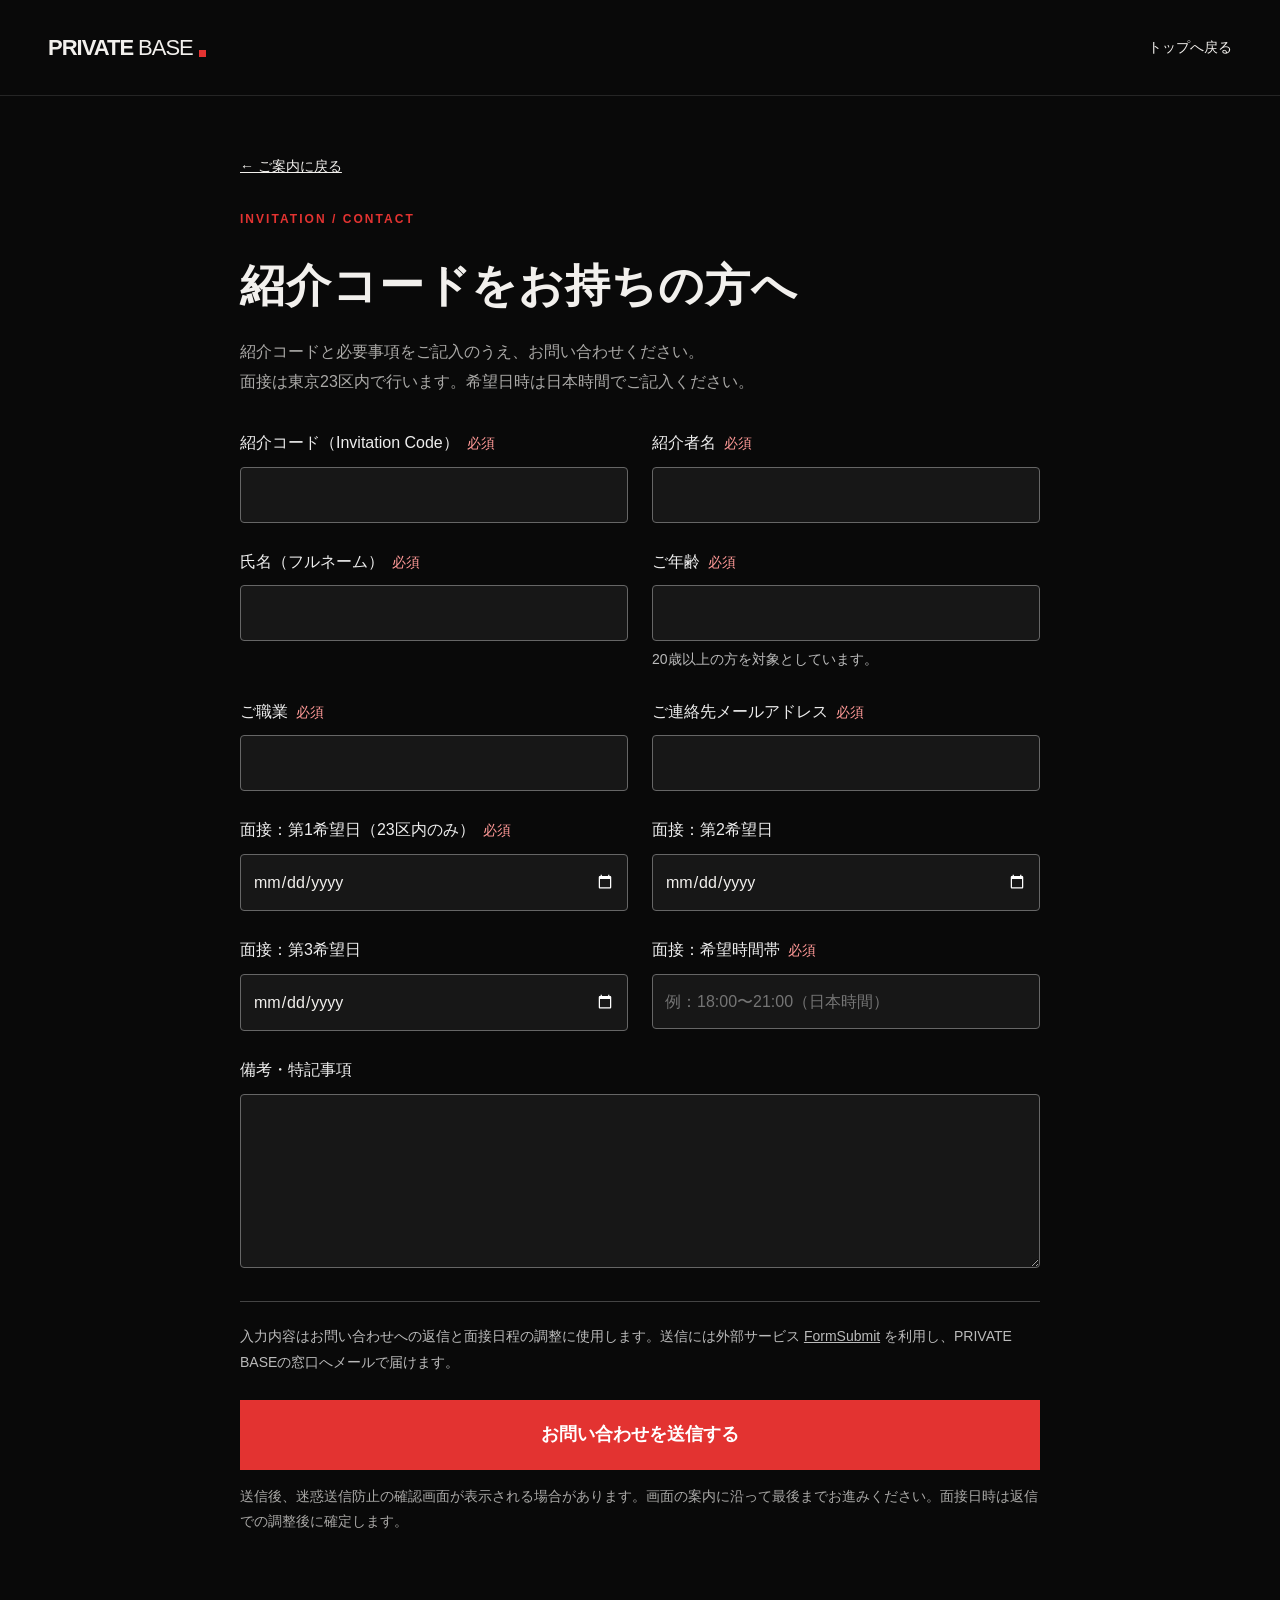
==== contact.html @ f55e1a67 "Add files via upload" ====
<!doctype html><html lang="ja"><head><meta charset="UTF-8"><meta name="viewport" content="width=device-width,initial-scale=1"><meta name="robots" content="noindex,nofollow"><title>お問い合わせ | PRIVATE BASE</title><link rel="stylesheet" href="style.css"><link rel="stylesheet" href="contact.css"></head><body><header class="header contact-header"><a class="brand" href="index.html">PRIVATE<span>BASE</span><i></i></a><a href="index.html">トップへ戻る</a></header><main class="contact-wrap"><a class="return-link" href="index.html#entry">← ご案内に戻る</a><p class="eyebrow">INVITATION / CONTACT</p><h1>紹介コードをお持ちの方へ</h1><p class="contact-intro">紹介コードと必要事項をご記入のうえ、お問い合わせください。<br>面接は東京23区内で行います。希望日時は日本時間でご記入ください。</p><form class="contact-form" action="https://formsubmit.co/yukoyuko5577gogo@gmail.com" method="POST"><input type="hidden" name="_subject" value="【PRIVATE BASE】紹介コードからのお問い合わせ"><input type="hidden" name="_template" value="table"><input type="hidden" name="_next" value="https://xprivatebase.github.io/thanks.html"><div class="field"><label for="code">紹介コード（Invitation Code）<span class="required">必須</span></label><input id="code" name="紹介コード" type="text" required maxlength="150"></div><div class="field"><label for="referrer">紹介者名<span class="required">必須</span></label><input id="referrer" name="紹介者名" type="text" required maxlength="150"></div><div class="field"><label for="name">氏名（フルネーム）<span class="required">必須</span></label><input id="name" name="氏名" type="text" required autocomplete="name" maxlength="150"></div><div class="field"><label for="age">ご年齢<span class="required">必須</span></label><input id="age" name="ご年齢" type="number" required min="20" max="120" step="1"><small>20歳以上の方を対象としています。</small></div><div class="field"><label for="job">ご職業<span class="required">必須</span></label><input id="job" name="ご職業" type="text" required autocomplete="organization-title" maxlength="150"></div><div class="field"><label for="email">ご連絡先メールアドレス<span class="required">必須</span></label><input id="email" name="email" type="email" required autocomplete="email"></div><div class="field"><label for="date1">面接：第1希望日（23区内のみ）<span class="required">必須</span></label><input id="date1" name="面接第1希望日" type="date" required></div><div class="field"><label for="date2">面接：第2希望日</label><input id="date2" name="面接第2希望日" type="date"></div><div class="field"><label for="date3">面接：第3希望日</label><input id="date3" name="面接第3希望日" type="date"></div><div class="field"><label for="time">面接：希望時間帯<span class="required">必須</span></label><input id="time" name="面接希望時間帯" type="text" required maxlength="150" placeholder="例：18:00〜21:00（日本時間）"></div><div class="field full"><label for="notes">備考・特記事項</label><textarea id="notes" name="備考・特記事項" rows="5" maxlength="5000"></textarea></div><p class="form-note">入力内容はお問い合わせへの返信と面接日程の調整に使用します。送信には外部サービス <a href="https://formsubmit.co/privacy.pdf" target="_blank" rel="noopener noreferrer">FormSubmit</a> を利用し、PRIVATE BASEの窓口へメールで届けます。</p><div class="submit-row"><button class="button" type="submit">お問い合わせを送信する</button><p>送信後、迷惑送信防止の確認画面が表示される場合があります。画面の案内に沿って最後までお進みください。面接日時は返信での調整後に確定します。</p></div></form></main><script src="app.js"></script></body></html>
---- style.css ----
:root{color-scheme:dark;--bg:#090909;--text:#f2f0ed;--muted:#999997;--red:#e33331;--border:#30302e}*{box-sizing:border-box}html{scroll-behavior:smooth;scroll-padding-top:30px}body{margin:0;background:var(--bg);color:var(--text);font-family:Arial,"Noto Sans JP","Hiragino Kaku Gothic ProN",Meiryo,sans-serif;font-size:16px;line-height:1.85}a{color:inherit;text-decoration:none}button{font:inherit;cursor:pointer}a,button{touch-action:manipulation}a:focus-visible,button:focus-visible{outline:2px solid #fff;outline-offset:6px}p,h1,h2,h3{margin:0}p{color:#aaa9a7}h2{font-size:clamp(27px,3vw,40px);line-height:1.6;letter-spacing:.04em}h3{font-size:19px}button{border:0} .wrap{width:min(1180px,calc(100% - 96px));margin:auto}.sample{background:#1b1111;text-align:center;font-size:12px;color:#c9b6b6;padding:5px 16px;letter-spacing:.1em}.sample span{margin-left:18px;letter-spacing:.03em}.header{height:96px;padding:0 48px;display:flex;align-items:center;justify-content:space-between;border-bottom:1px solid #252525;gap:30px}.brand{font-size:22px;font-weight:900;letter-spacing:-1px;display:inline-flex;align-items:center;line-height:1}.brand span{font-weight:400;margin-left:5px}.brand i{width:7px;height:7px;background:var(--red);margin:12px 0 0 6px}nav{display:flex;gap:34px;font-size:12px;letter-spacing:.1em}nav a:hover{color:var(--red)}.header-entry{font-size:14px;border-left:1px solid var(--border);padding-left:30px}.header-entry span{margin-left:30px;color:var(--red)}.hero{min-height:690px;height:calc(100svh - 126px);max-height:900px;position:relative;isolation:isolate;display:flex;align-items:center;overflow:hidden}.hero-art{position:absolute;inset:0;z-index:-2;background:url('lounge.jpg') center 55%/cover}.hero:after{content:"";position:absolute;inset:0;z-index:-1;background:linear-gradient(90deg,rgba(5,5,5,.95),rgba(5,5,5,.6) 48%,rgba(5,5,5,.12)),linear-gradient(0deg,#090909,transparent 45%)}.hero-content{padding:70px max(48px,calc((100vw - 1180px)/2));width:100%}.eyebrow{font-size:12px;color:var(--red);letter-spacing:.17em;font-weight:700;margin-bottom:22px}.line{display:inline-block;width:28px;height:1px;background:var(--red);vertical-align:middle;margin-right:12px}h1{font-size:clamp(56px,7.6vw,106px);line-height:1.26;letter-spacing:.055em;font-weight:800}h1 span{color:#e5e2df}.hero-description{margin:28px 0 34px;line-height:2;font-size:17px;color:#cbc7c4}.button{background:var(--red);color:#fff;display:inline-flex;justify-content:space-between;align-items:center;gap:44px;padding:18px 25px;font-size:14px;min-height:56px;transition:background .2s}.button:hover{background:#b72524}.button span{font-size:22px;line-height:1}.hero-bottom{position:absolute;bottom:25px;left:48px;right:48px;display:flex;justify-content:space-between;color:#aaa;font-size:12px;letter-spacing:.11em}.hero-number{color:#777}.invitation{display:flex;align-items:center;gap:45px;padding:40px;border:1px solid var(--border);margin-top:25px}.small-label{color:var(--red);font-size:12px;letter-spacing:.13em;max-width:90px;line-height:1.6}.invitation h2{font-size:21px;margin-bottom:8px}.invitation p{font-size:14px}.cross{margin-left:auto;color:var(--red);font-size:40px;font-weight:200}.section{padding-top:115px;padding-bottom:20px}.concept{display:grid;grid-template-columns:1fr 1fr;gap:80px;padding-bottom:15px}.concept-copy{padding-top:45px}.concept-copy .lead{color:#ddd;font-size:19px;margin-bottom:24px}.concept-copy p{line-height:2.1}.concept-copy .red-caption{font-size:12px;letter-spacing:.14em;color:var(--red);margin-top:30px}.row{display:flex;justify-content:space-between;gap:30px;align-items:flex-end;margin-bottom:38px}.row>p{font-size:14px;line-height:1.9}.space-photo{margin:0;height:430px;position:relative;overflow:hidden}.space-photo img{width:100%;height:100%;object-fit:cover;filter:brightness(.68)}figcaption{position:absolute;inset:auto 30px 25px;display:flex;justify-content:space-between;align-items:center;color:#eee}figcaption>span:first-child{font-size:27px;font-weight:700;letter-spacing:.05em}figcaption>span:last-child{font-size:12px;letter-spacing:.05em}.area{display:grid;grid-template-columns:1fr 1fr;gap:70px;padding-bottom:105px}.area .section-heading>p:last-child{margin-top:24px;font-size:14px}.area-list>div{display:flex;align-items:center;border-bottom:1px solid var(--border);padding:24px 0;gap:20px}.area-list>div:first-child{border-top:1px solid var(--border)}.area-list span{color:var(--red);font-size:12px}.area-list h3{font-weight:500;letter-spacing:.08em;font-size:22px}.area-list p{margin-left:auto;font-size:14px}.membership{background:#111110;padding-bottom:75px}.membership .section{padding-top:80px}.muted{font-size:12px;color:#92928d}.plans{display:grid;grid-template-columns:repeat(3,minmax(0,1fr));gap:16px}.plan{border:1px solid #393937;padding:30px 26px;display:flex;flex-direction:column}.plan.featured{border-top:3px solid var(--red);background:#1a1312;padding-top:28px}.plan-no{font-size:12px;color:#999;letter-spacing:.08em}.featured .plan-no{color:var(--red)}.plan h3{font-size:30px;letter-spacing:.05em;margin-top:25px}.plan>p{font-size:14px}.price{font-size:37px;margin:26px 0;line-height:1.4;letter-spacing:-.04em;white-space:nowrap}.price span{font-size:12px;color:#999;letter-spacing:0}.plan ul{list-style:none;padding:25px 0 35px;border-top:1px solid var(--border);margin:0;font-size:14px;flex:1;color:#bab8b4}.plan li+li{margin-top:10px}.plan li:before{content:'—';margin-right:12px;color:var(--red)}.plan>a{display:flex;justify-content:space-between;gap:5px;border-top:1px solid var(--border);padding-top:22px;font-size:14px}.plan>a:hover{color:var(--red)}.steps{display:grid;grid-template-columns:repeat(3,1fr);gap:45px;margin:45px 0 50px}.steps>div{border-top:1px solid var(--border);padding-top:20px}.steps span{font-size:14px;color:var(--red)}.steps h3{margin:14px 0 10px}.steps p{font-size:14px}.entry-box{display:flex;align-items:center;justify-content:space-between;gap:30px;padding:45px;background:#171110;border:1px solid #442321}.entry-box .eyebrow{margin-bottom:12px}.entry-box h3{font-size:24px}.entry-box p:last-child{margin-top:15px;font-size:14px}.entry-box .button{flex-shrink:0}footer{padding-top:90px!important;padding-bottom:35px!important}.footer-top,.footer-bottom{display:flex;justify-content:space-between;align-items:center;gap:25px}.footer-top{padding-bottom:30px;border-bottom:1px solid var(--border)}.footer-top p,.footer-top>a:last-child{font-size:12px;letter-spacing:.06em}.footer-bottom{padding-top:25px}.footer-bottom p,.footer-bottom span{font-size:12px;color:#959590}dialog{background:#141313;border:1px solid #70403e;color:#eee;padding:50px;width:min(540px,calc(100% - 32px))}dialog::backdrop{background:#000b;backdrop-filter:blur(5px)}dialog h2{font-size:26px}dialog p{margin-bottom:22px;font-size:14px}.close{position:absolute;right:12px;top:5px;color:#aaa;background:transparent;font-size:32px}.close-button{margin-top:12px}body:has(dialog[open]){overflow:hidden}@media(min-width:1600px){.hero-content{padding-left:calc((100vw - 1180px)/2)}}@media(max-width:850px){.header{padding:0 24px;height:80px}nav{display:none}.wrap{width:calc(100% - 48px)}.hero-content{padding:70px 24px}.hero{min-height:660px;height:85svh}.hero-bottom{left:24px;right:24px}.hero-number{display:none}.invitation{padding:25px;gap:25px}.cross{display:none}.concept,.area{gap:35px}.plans{gap:10px}.plan{padding:25px 16px}.plan.featured{padding-top:23px}.price{font-size:29px}.plan>a{font-size:13px}.entry-box{padding:30px;display:block}.entry-box .button{margin-top:25px}.footer-top p{display:none}}@media(max-width:600px){.sample{font-size:10px;letter-spacing:.03em}.sample span{font-size:10px;margin-left:7px}.header{padding:0 20px;gap:15px;height:75px}.brand{font-size:20px}.header-entry{font-size:12px;padding-left:15px}.header-entry span{margin-left:8px}.wrap{width:calc(100% - 40px)}.hero{min-height:630px;max-height:780px}.hero-art{background-position:62% center}.hero:after{background:linear-gradient(90deg,#050505dc,#05050555),linear-gradient(0deg,#090909,transparent 65%)}.hero-content{padding:65px 20px 95px}.hero-content .eyebrow{font-size:10px;letter-spacing:.08em}h1{font-size:59px}.hero-description{font-size:16px}.hero-bottom{left:20px;right:20px;font-size:9px;letter-spacing:.03em}.invitation{display:block;margin-top:15px;padding:24px}.small-label{max-width:none;display:block;margin-bottom:12px}.invitation p br{display:none}.section{padding-top:75px}.concept,.area{grid-template-columns:1fr;gap:26px}.concept-copy{padding-top:0}.concept-copy .lead{font-size:17px}.concept-copy p{font-size:15px}.row{display:block;margin-bottom:25px}.row>p{margin-top:18px}.space-photo{height:330px}figcaption{inset:auto 20px 20px;display:block}figcaption>span{display:block}figcaption>span:first-child{font-size:23px}figcaption>span:last-child{font-size:10px;margin-top:5px}.area{padding-bottom:75px}.area-list>div{padding:20px 0}.area-list h3{font-size:20px}.area-list p{font-size:13px}.membership{padding-bottom:45px}.membership .section{padding-top:60px}.plans{grid-template-columns:1fr;gap:18px}.plan{padding:25px}.plan.featured{padding-top:23px}.plan h3{margin-top:15px}.price{font-size:36px;margin:20px 0}.plan ul{padding-bottom:25px}.plan>a{font-size:14px}.steps{grid-template-columns:1fr;gap:24px;margin:30px 0}.steps h3{margin-top:5px}.entry-box{padding:25px}.entry-box h3{font-size:21px}.entry-box .button{width:100%;gap:15px}.footer-top{align-items:flex-start;gap:10px}.footer-top>a:last-child{font-size:10px}.footer-bottom{display:block}.footer-bottom span{display:block;margin-top:20px}footer{padding-top:65px!important}dialog{padding:40px 25px}dialog h2{font-size:23px}}@media(prefers-reduced-motion:reduce){html{scroll-behavior:auto}*{transition:none!important}}
---- contact.css ----
.hero-art{background-image:url('tower-lounge.png')}.space-photo img{filter:brightness(.86)}.space-photo figcaption{background:#090909b8;padding:6px 10px;inset:auto 16px 16px;max-width:max-content}.space-photo figcaption span{font-size:14px!important}.invitation-entry{display:block;text-align:center}.invitation-link{display:flex;align-items:center;justify-content:center;gap:24px;font-size:clamp(1.2rem,3.2vw,2rem);font-weight:700;background:#e33331;padding:24px 18px;line-height:1.6}.invitation-link:hover{background:#b72524}.invitation-entry>p{margin-top:16px}.invitation-entry>.eyebrow{margin-top:0}.contact-wrap{width:min(800px,calc(100% - 40px));margin:55px auto 80px}.contact-wrap h1{font-size:clamp(1.7rem,5vw,2.8rem);line-height:1.5;letter-spacing:.02em}.contact-intro{margin:18px 0 32px;font-size:16px}.contact-form{display:grid;grid-template-columns:1fr 1fr;gap:24px}.field{min-width:0}.field.full,.form-note,.submit-row{grid-column:1/-1}.field label{display:block;font-size:16px;color:#eee;margin-bottom:9px}.required{color:#ff9997;font-size:14px;margin-left:8px;white-space:nowrap}.field input,.field textarea{width:100%;min-height:50px;background:#171717;color:#f2f0ed;border:1px solid #666;border-radius:4px;padding:12px;font:inherit;font-size:16px;box-sizing:border-box}.field input:focus,.field textarea:focus{outline:2px solid #ee7775;outline-offset:2px}.field textarea{resize:vertical;min-height:140px}.field small{display:block;font-size:14px;color:#bbb;margin-top:6px}.form-note{font-size:14px;color:#bbb;border-top:1px solid #444;padding-top:22px}.form-note a{text-decoration:underline}.submit-row .button{width:100%;justify-content:center;font-size:18px;font-weight:700;min-height:60px}.submit-row p{font-size:14px;margin-top:14px}.return-link{display:inline-block;margin-bottom:28px;text-decoration:underline;font-size:14px}.contact-header{justify-content:space-between}.contact-header>a:last-child{font-size:14px}.success-panel{padding:35px 0}.success-panel p{margin:22px 0;font-size:16px}.success-panel h1{font-size:2rem}@media(max-width:600px){.contact-form{grid-template-columns:1fr}.contact-wrap{margin-top:32px}.invitation-link{gap:12px}.invitation-entry{padding:24px 16px}.space-photo figcaption{max-width:calc(100% - 32px)}.space-photo figcaption span{line-height:1.5}.contact-header{padding:0 20px}}
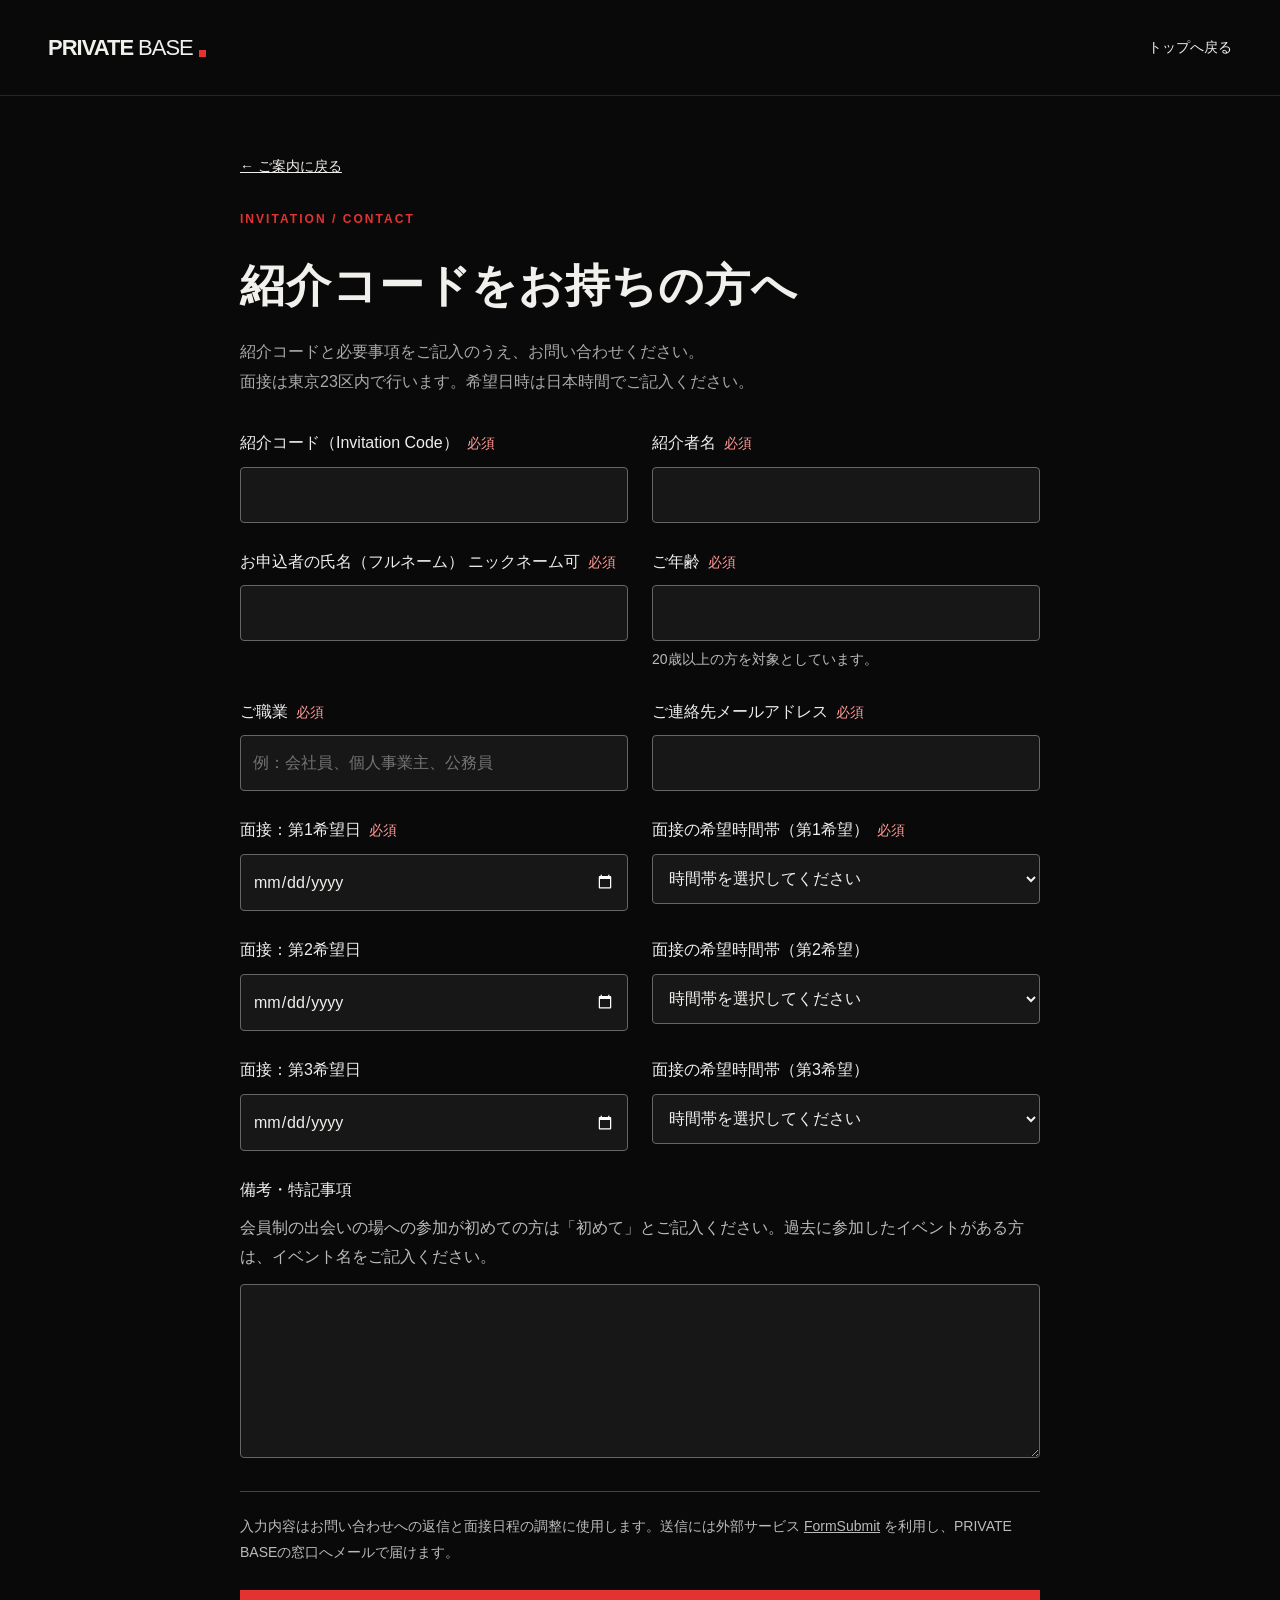
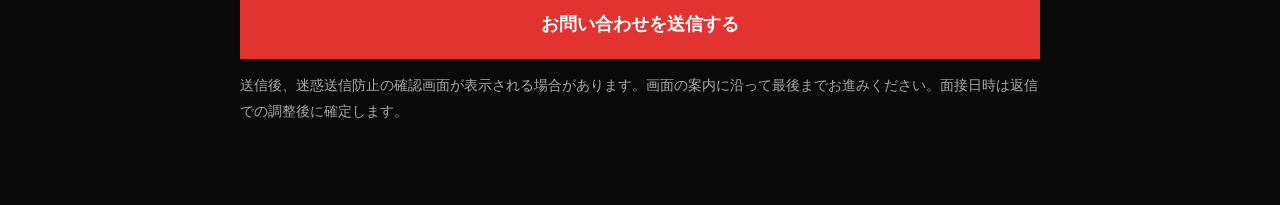
==== commit 785ccc72: "Add files via upload" ====
--- a/contact.html
+++ b/contact.html
@@ -1 +1,7 @@
-<!doctype html><html lang="ja"><head><meta charset="UTF-8"><meta name="viewport" content="width=device-width,initial-scale=1"><meta name="robots" content="noindex,nofollow"><title>お問い合わせ | PRIVATE BASE</title><link rel="stylesheet" href="style.css"><link rel="stylesheet" href="contact.css"></head><body><header class="header contact-header"><a class="brand" href="index.html">PRIVATE<span>BASE</span><i></i></a><a href="index.html">トップへ戻る</a></header><main class="contact-wrap"><a class="return-link" href="index.html#entry">← ご案内に戻る</a><p class="eyebrow">INVITATION / CONTACT</p><h1>紹介コードをお持ちの方へ</h1><p class="contact-intro">紹介コードと必要事項をご記入のうえ、お問い合わせください。<br>面接は東京23区内で行います。希望日時は日本時間でご記入ください。</p><form class="contact-form" action="https://formsubmit.co/yukoyuko5577gogo@gmail.com" method="POST"><input type="hidden" name="_subject" value="【PRIVATE BASE】紹介コードからのお問い合わせ"><input type="hidden" name="_template" value="table"><input type="hidden" name="_next" value="https://xprivatebase.github.io/thanks.html"><div class="field"><label for="code">紹介コード（Invitation Code）<span class="required">必須</span></label><input id="code" name="紹介コード" type="text" required maxlength="150"></div><div class="field"><label for="referrer">紹介者名<span class="required">必須</span></label><input id="referrer" name="紹介者名" type="text" required maxlength="150"></div><div class="field"><label for="name">氏名（フルネーム）<span class="required">必須</span></label><input id="name" name="氏名" type="text" required autocomplete="name" maxlength="150"></div><div class="field"><label for="age">ご年齢<span class="required">必須</span></label><input id="age" name="ご年齢" type="number" required min="20" max="120" step="1"><small>20歳以上の方を対象としています。</small></div><div class="field"><label for="job">ご職業<span class="required">必須</span></label><input id="job" name="ご職業" type="text" required autocomplete="organization-title" maxlength="150"></div><div class="field"><label for="email">ご連絡先メールアドレス<span class="required">必須</span></label><input id="email" name="email" type="email" required autocomplete="email"></div><div class="field"><label for="date1">面接：第1希望日（23区内のみ）<span class="required">必須</span></label><input id="date1" name="面接第1希望日" type="date" required></div><div class="field"><label for="date2">面接：第2希望日</label><input id="date2" name="面接第2希望日" type="date"></div><div class="field"><label for="date3">面接：第3希望日</label><input id="date3" name="面接第3希望日" type="date"></div><div class="field"><label for="time">面接：希望時間帯<span class="required">必須</span></label><input id="time" name="面接希望時間帯" type="text" required maxlength="150" placeholder="例：18:00〜21:00（日本時間）"></div><div class="field full"><label for="notes">備考・特記事項</label><textarea id="notes" name="備考・特記事項" rows="5" maxlength="5000"></textarea></div><p class="form-note">入力内容はお問い合わせへの返信と面接日程の調整に使用します。送信には外部サービス <a href="https://formsubmit.co/privacy.pdf" target="_blank" rel="noopener noreferrer">FormSubmit</a> を利用し、PRIVATE BASEの窓口へメールで届けます。</p><div class="submit-row"><button class="button" type="submit">お問い合わせを送信する</button><p>送信後、迷惑送信防止の確認画面が表示される場合があります。画面の案内に沿って最後までお進みください。面接日時は返信での調整後に確定します。</p></div></form></main><script src="app.js"></script></body></html>+<!doctype html><html lang="ja"><head><meta charset="UTF-8"><meta name="viewport" content="width=device-width,initial-scale=1"><meta name="robots" content="noindex,nofollow"><title>お問い合わせ | PRIVATE BASE</title><link rel="stylesheet" href="style.css"><link rel="stylesheet" href="contact.css"><style>.field select{width:100%;min-height:50px;background:#171717;color:#f2f0ed;border:1px solid #666;border-radius:4px;padding:12px;font:inherit;font-size:16px;box-sizing:border-box}.field select:focus{outline:2px solid #ee7775;outline-offset:2px}.notes-help{font-size:16px;line-height:1.8;color:#bbb;margin-bottom:12px}</style></head><body><header class="header contact-header"><a class="brand" href="index.html">PRIVATE<span>BASE</span><i></i></a><a href="index.html">トップへ戻る</a></header><main class="contact-wrap"><a class="return-link" href="index.html#entry">← ご案内に戻る</a><p class="eyebrow">INVITATION / CONTACT</p><h1>紹介コードをお持ちの方へ</h1><p class="contact-intro">紹介コードと必要事項をご記入のうえ、お問い合わせください。<br>面接は東京23区内で行います。希望日時は日本時間でご記入ください。</p><form class="contact-form" action="https://formsubmit.co/yukoyuko5577gogo@gmail.com" method="POST"><input type="hidden" name="_subject" value="【PRIVATE BASE】紹介コードからのお問い合わせ"><input type="hidden" name="_template" value="table"><input type="hidden" name="_next" value="https://xprivatebase.github.io/thanks.html"><div class="field"><label for="code">紹介コード（Invitation Code）<span class="required">必須</span></label><input id="code" name="紹介コード" type="text" required maxlength="150"></div><div class="field"><label for="referrer">紹介者名<span class="required">必須</span></label><input id="referrer" name="紹介者名" type="text" required maxlength="150"></div><div class="field"><label for="name">お申込者の氏名（フルネーム） ニックネーム可<span class="required">必須</span></label><input id="name" name="お申込者の氏名（ニックネーム可）" type="text" required autocomplete="name" maxlength="150"></div><div class="field"><label for="age">ご年齢<span class="required">必須</span></label><input id="age" name="ご年齢" type="number" required min="20" max="120" step="1"><small>20歳以上の方を対象としています。</small></div><div class="field"><label for="job">ご職業<span class="required">必須</span></label><input id="job" placeholder="例：会社員、個人事業主、公務員" name="ご職業" type="text" required autocomplete="organization-title" maxlength="150"></div><div class="field"><label for="email">ご連絡先メールアドレス<span class="required">必須</span></label><input id="email" name="email" type="email" required autocomplete="email"></div><div class="field"><label for="date1">面接：第1希望日<span class="required">必須</span></label><input id="date1" name="面接第1希望日" type="date" required></div><div class="field"><label for="time1">面接の希望時間帯（第1希望）<span class="required">必須</span></label><select id="time1" name="面接第1希望時間帯" required><option value="">時間帯を選択してください</option><option value="10:00〜13:00">10:00〜13:00</option><option value="13:00〜16:00">13:00〜16:00</option><option value="16:00〜18:00">16:00〜18:00</option><option value="18:00〜20:00">18:00〜20:00</option><option value="20:00〜21:00">20:00〜21:00</option></select></div><div class="field"><label for="date2">面接：第2希望日</label><input id="date2" name="面接第2希望日" type="date"></div><div class="field"><label for="time2">面接の希望時間帯（第2希望）</label><select id="time2" name="面接第2希望時間帯"><option value="">時間帯を選択してください</option><option value="10:00〜13:00">10:00〜13:00</option><option value="13:00〜16:00">13:00〜16:00</option><option value="16:00〜18:00">16:00〜18:00</option><option value="18:00〜20:00">18:00〜20:00</option><option value="20:00〜21:00">20:00〜21:00</option></select></div><div class="field"><label for="date3">面接：第3希望日</label><input id="date3" name="面接第3希望日" type="date"></div><div class="field"><label for="time3">面接の希望時間帯（第3希望）</label><select id="time3" name="面接第3希望時間帯"><option value="">時間帯を選択してください</option><option value="10:00〜13:00">10:00〜13:00</option><option value="13:00〜16:00">13:00〜16:00</option><option value="16:00〜18:00">16:00〜18:00</option><option value="18:00〜20:00">18:00〜20:00</option><option value="20:00〜21:00">20:00〜21:00</option></select></div><div class="field full"><label for="notes">備考・特記事項</label><p id="notes-help" class="notes-help">会員制の出会いの場への参加が初めての方は「初めて」とご記入ください。過去に参加したイベントがある方は、イベント名をご記入ください。</p><textarea aria-describedby="notes-help" id="notes" name="備考・特記事項" rows="5" maxlength="5000"></textarea></div><p class="form-note">入力内容はお問い合わせへの返信と面接日程の調整に使用します。送信には外部サービス <a href="https://formsubmit.co/privacy.pdf" target="_blank" rel="noopener noreferrer">FormSubmit</a> を利用し、PRIVATE BASEの窓口へメールで届けます。</p><div class="submit-row"><button class="button" type="submit">お問い合わせを送信する</button><p>送信後、迷惑送信防止の確認画面が表示される場合があります。画面の案内に沿って最後までお進みください。面接日時は返信での調整後に確定します。</p></div></form></main><script src="app.js"></script><script>
+[2,3].forEach(n => {
+ const date=document.getElementById('date'+n), time=document.getElementById('time'+n);
+ const sync=()=>{time.required=Boolean(date.value);date.required=Boolean(time.value);};
+ date.addEventListener('input',sync);time.addEventListener('change',sync);sync();
+});
+</script></body></html>
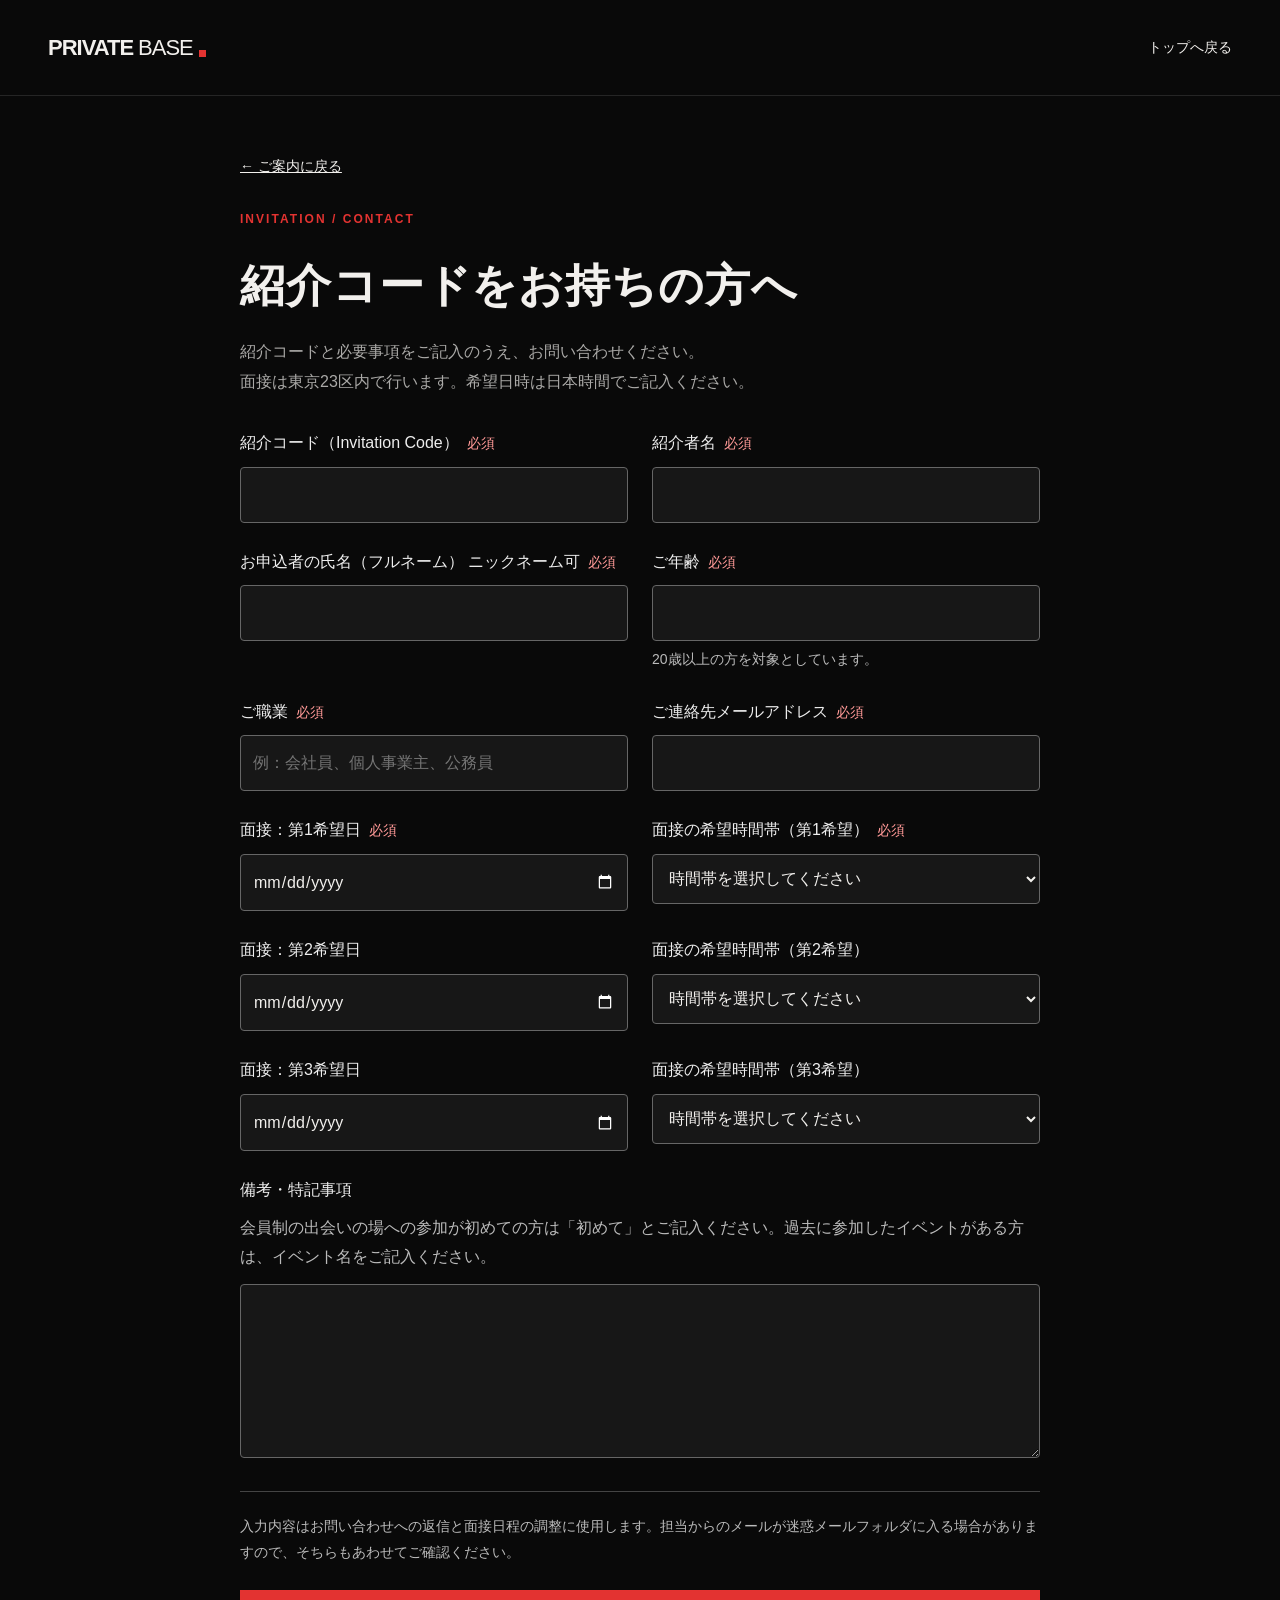
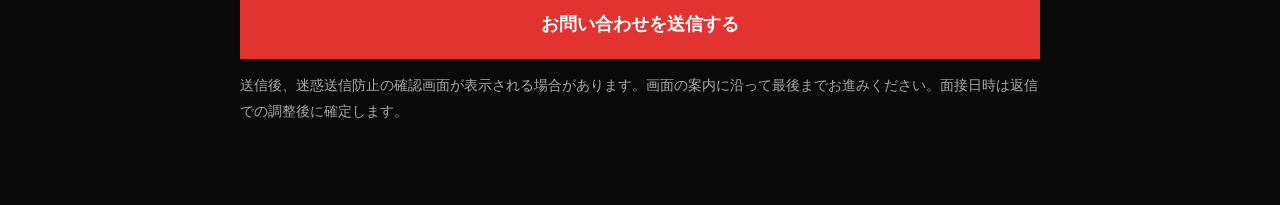
==== commit 83785995: "Add files via upload" ====
--- a/contact.html
+++ b/contact.html
@@ -1,4 +1,4 @@
-<!doctype html><html lang="ja"><head><meta charset="UTF-8"><meta name="viewport" content="width=device-width,initial-scale=1"><meta name="robots" content="noindex,nofollow"><title>お問い合わせ | PRIVATE BASE</title><link rel="stylesheet" href="style.css"><link rel="stylesheet" href="contact.css"><style>.field select{width:100%;min-height:50px;background:#171717;color:#f2f0ed;border:1px solid #666;border-radius:4px;padding:12px;font:inherit;font-size:16px;box-sizing:border-box}.field select:focus{outline:2px solid #ee7775;outline-offset:2px}.notes-help{font-size:16px;line-height:1.8;color:#bbb;margin-bottom:12px}</style></head><body><header class="header contact-header"><a class="brand" href="index.html">PRIVATE<span>BASE</span><i></i></a><a href="index.html">トップへ戻る</a></header><main class="contact-wrap"><a class="return-link" href="index.html#entry">← ご案内に戻る</a><p class="eyebrow">INVITATION / CONTACT</p><h1>紹介コードをお持ちの方へ</h1><p class="contact-intro">紹介コードと必要事項をご記入のうえ、お問い合わせください。<br>面接は東京23区内で行います。希望日時は日本時間でご記入ください。</p><form class="contact-form" action="https://formsubmit.co/yukoyuko5577gogo@gmail.com" method="POST"><input type="hidden" name="_subject" value="【PRIVATE BASE】紹介コードからのお問い合わせ"><input type="hidden" name="_template" value="table"><input type="hidden" name="_next" value="https://xprivatebase.github.io/thanks.html"><div class="field"><label for="code">紹介コード（Invitation Code）<span class="required">必須</span></label><input id="code" name="紹介コード" type="text" required maxlength="150"></div><div class="field"><label for="referrer">紹介者名<span class="required">必須</span></label><input id="referrer" name="紹介者名" type="text" required maxlength="150"></div><div class="field"><label for="name">お申込者の氏名（フルネーム） ニックネーム可<span class="required">必須</span></label><input id="name" name="お申込者の氏名（ニックネーム可）" type="text" required autocomplete="name" maxlength="150"></div><div class="field"><label for="age">ご年齢<span class="required">必須</span></label><input id="age" name="ご年齢" type="number" required min="20" max="120" step="1"><small>20歳以上の方を対象としています。</small></div><div class="field"><label for="job">ご職業<span class="required">必須</span></label><input id="job" placeholder="例：会社員、個人事業主、公務員" name="ご職業" type="text" required autocomplete="organization-title" maxlength="150"></div><div class="field"><label for="email">ご連絡先メールアドレス<span class="required">必須</span></label><input id="email" name="email" type="email" required autocomplete="email"></div><div class="field"><label for="date1">面接：第1希望日<span class="required">必須</span></label><input id="date1" name="面接第1希望日" type="date" required></div><div class="field"><label for="time1">面接の希望時間帯（第1希望）<span class="required">必須</span></label><select id="time1" name="面接第1希望時間帯" required><option value="">時間帯を選択してください</option><option value="10:00〜13:00">10:00〜13:00</option><option value="13:00〜16:00">13:00〜16:00</option><option value="16:00〜18:00">16:00〜18:00</option><option value="18:00〜20:00">18:00〜20:00</option><option value="20:00〜21:00">20:00〜21:00</option></select></div><div class="field"><label for="date2">面接：第2希望日</label><input id="date2" name="面接第2希望日" type="date"></div><div class="field"><label for="time2">面接の希望時間帯（第2希望）</label><select id="time2" name="面接第2希望時間帯"><option value="">時間帯を選択してください</option><option value="10:00〜13:00">10:00〜13:00</option><option value="13:00〜16:00">13:00〜16:00</option><option value="16:00〜18:00">16:00〜18:00</option><option value="18:00〜20:00">18:00〜20:00</option><option value="20:00〜21:00">20:00〜21:00</option></select></div><div class="field"><label for="date3">面接：第3希望日</label><input id="date3" name="面接第3希望日" type="date"></div><div class="field"><label for="time3">面接の希望時間帯（第3希望）</label><select id="time3" name="面接第3希望時間帯"><option value="">時間帯を選択してください</option><option value="10:00〜13:00">10:00〜13:00</option><option value="13:00〜16:00">13:00〜16:00</option><option value="16:00〜18:00">16:00〜18:00</option><option value="18:00〜20:00">18:00〜20:00</option><option value="20:00〜21:00">20:00〜21:00</option></select></div><div class="field full"><label for="notes">備考・特記事項</label><p id="notes-help" class="notes-help">会員制の出会いの場への参加が初めての方は「初めて」とご記入ください。過去に参加したイベントがある方は、イベント名をご記入ください。</p><textarea aria-describedby="notes-help" id="notes" name="備考・特記事項" rows="5" maxlength="5000"></textarea></div><p class="form-note">入力内容はお問い合わせへの返信と面接日程の調整に使用します。送信には外部サービス <a href="https://formsubmit.co/privacy.pdf" target="_blank" rel="noopener noreferrer">FormSubmit</a> を利用し、PRIVATE BASEの窓口へメールで届けます。</p><div class="submit-row"><button class="button" type="submit">お問い合わせを送信する</button><p>送信後、迷惑送信防止の確認画面が表示される場合があります。画面の案内に沿って最後までお進みください。面接日時は返信での調整後に確定します。</p></div></form></main><script src="app.js"></script><script>
+<!doctype html><html lang="ja"><head><meta charset="UTF-8"><meta name="viewport" content="width=device-width,initial-scale=1"><meta name="robots" content="noindex,nofollow"><title>お問い合わせ | PRIVATE BASE</title><link rel="stylesheet" href="style.css"><link rel="stylesheet" href="contact.css"><style>.field select{width:100%;min-height:50px;background:#171717;color:#f2f0ed;border:1px solid #666;border-radius:4px;padding:12px;font:inherit;font-size:16px;box-sizing:border-box}.field select:focus{outline:2px solid #ee7775;outline-offset:2px}.notes-help{font-size:16px;line-height:1.8;color:#bbb;margin-bottom:12px}</style></head><body><header class="header contact-header"><a class="brand" href="index.html">PRIVATE<span>BASE</span><i></i></a><a href="index.html">トップへ戻る</a></header><main class="contact-wrap"><a class="return-link" href="index.html#entry">← ご案内に戻る</a><p class="eyebrow">INVITATION / CONTACT</p><h1>紹介コードをお持ちの方へ</h1><p class="contact-intro">紹介コードと必要事項をご記入のうえ、お問い合わせください。<br>面接は東京23区内で行います。希望日時は日本時間でご記入ください。</p><form class="contact-form" action="https://formsubmit.co/yukoyuko5577gogo@gmail.com" method="POST"><input type="hidden" name="_subject" value="【PRIVATE BASE】紹介コードからのお問い合わせ"><input type="hidden" name="_template" value="table"><input type="hidden" name="_next" value="https://xprivatebase.github.io/thanks.html"><div class="field"><label for="code">紹介コード（Invitation Code）<span class="required">必須</span></label><input id="code" name="紹介コード" type="text" required maxlength="150"></div><div class="field"><label for="referrer">紹介者名<span class="required">必須</span></label><input id="referrer" name="紹介者名" type="text" required maxlength="150"></div><div class="field"><label for="name">お申込者の氏名（フルネーム） ニックネーム可<span class="required">必須</span></label><input id="name" name="お申込者の氏名（ニックネーム可）" type="text" required autocomplete="name" maxlength="150"></div><div class="field"><label for="age">ご年齢<span class="required">必須</span></label><input id="age" name="ご年齢" type="number" required min="20" max="120" step="1"><small>20歳以上の方を対象としています。</small></div><div class="field"><label for="job">ご職業<span class="required">必須</span></label><input id="job" placeholder="例：会社員、個人事業主、公務員" name="ご職業" type="text" required autocomplete="organization-title" maxlength="150"></div><div class="field"><label for="email">ご連絡先メールアドレス<span class="required">必須</span></label><input id="email" name="email" type="email" required autocomplete="email"></div><div class="field"><label for="date1">面接：第1希望日<span class="required">必須</span></label><input id="date1" name="面接第1希望日" type="date" required></div><div class="field"><label for="time1">面接の希望時間帯（第1希望）<span class="required">必須</span></label><select id="time1" name="面接第1希望時間帯" required><option value="">時間帯を選択してください</option><option value="10:00〜13:00">10:00〜13:00</option><option value="13:00〜16:00">13:00〜16:00</option><option value="16:00〜18:00">16:00〜18:00</option><option value="18:00〜20:00">18:00〜20:00</option><option value="20:00〜21:00">20:00〜21:00</option></select></div><div class="field"><label for="date2">面接：第2希望日</label><input id="date2" name="面接第2希望日" type="date"></div><div class="field"><label for="time2">面接の希望時間帯（第2希望）</label><select id="time2" name="面接第2希望時間帯"><option value="">時間帯を選択してください</option><option value="10:00〜13:00">10:00〜13:00</option><option value="13:00〜16:00">13:00〜16:00</option><option value="16:00〜18:00">16:00〜18:00</option><option value="18:00〜20:00">18:00〜20:00</option><option value="20:00〜21:00">20:00〜21:00</option></select></div><div class="field"><label for="date3">面接：第3希望日</label><input id="date3" name="面接第3希望日" type="date"></div><div class="field"><label for="time3">面接の希望時間帯（第3希望）</label><select id="time3" name="面接第3希望時間帯"><option value="">時間帯を選択してください</option><option value="10:00〜13:00">10:00〜13:00</option><option value="13:00〜16:00">13:00〜16:00</option><option value="16:00〜18:00">16:00〜18:00</option><option value="18:00〜20:00">18:00〜20:00</option><option value="20:00〜21:00">20:00〜21:00</option></select></div><div class="field full"><label for="notes">備考・特記事項</label><p id="notes-help" class="notes-help">会員制の出会いの場への参加が初めての方は「初めて」とご記入ください。過去に参加したイベントがある方は、イベント名をご記入ください。</p><textarea aria-describedby="notes-help" id="notes" name="備考・特記事項" rows="5" maxlength="5000"></textarea></div><p class="form-note">入力内容はお問い合わせへの返信と面接日程の調整に使用します。担当からのメールが迷惑メールフォルダに入る場合がありますので、そちらもあわせてご確認ください。</p><div class="submit-row"><button class="button" type="submit">お問い合わせを送信する</button><p>送信後、迷惑送信防止の確認画面が表示される場合があります。画面の案内に沿って最後までお進みください。面接日時は返信での調整後に確定します。</p></div></form></main><script src="app.js"></script><script>
 [2,3].forEach(n => {
  const date=document.getElementById('date'+n), time=document.getElementById('time'+n);
  const sync=()=>{time.required=Boolean(date.value);date.required=Boolean(time.value);};
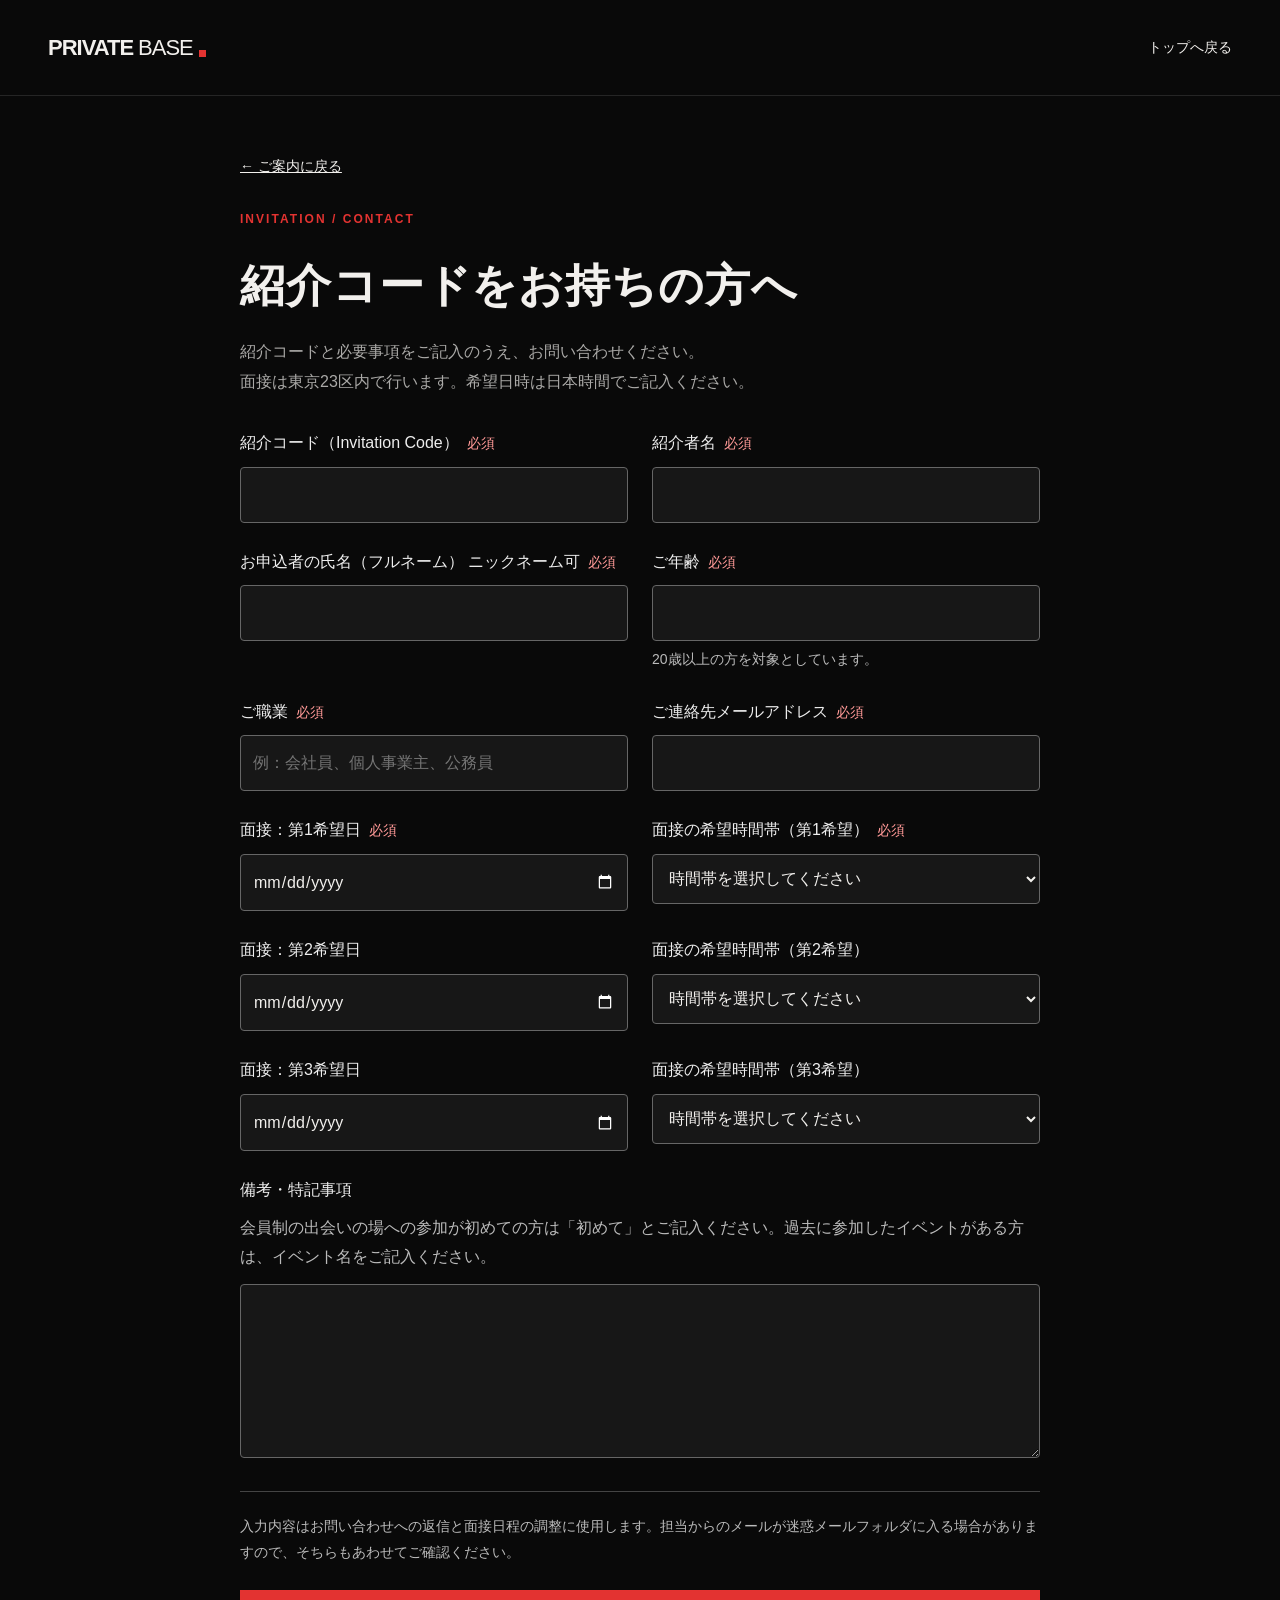
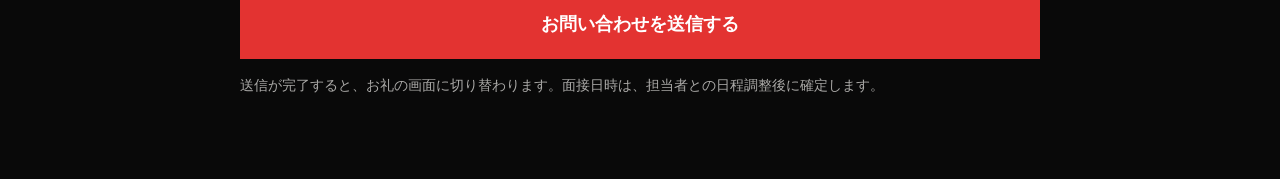
==== commit b08bbf25: "Add files via upload" ====
--- a/contact.html
+++ b/contact.html
@@ -1,7 +1,83 @@
-<!doctype html><html lang="ja"><head><meta charset="UTF-8"><meta name="viewport" content="width=device-width,initial-scale=1"><meta name="robots" content="noindex,nofollow"><title>お問い合わせ | PRIVATE BASE</title><link rel="stylesheet" href="style.css"><link rel="stylesheet" href="contact.css"><style>.field select{width:100%;min-height:50px;background:#171717;color:#f2f0ed;border:1px solid #666;border-radius:4px;padding:12px;font:inherit;font-size:16px;box-sizing:border-box}.field select:focus{outline:2px solid #ee7775;outline-offset:2px}.notes-help{font-size:16px;line-height:1.8;color:#bbb;margin-bottom:12px}</style></head><body><header class="header contact-header"><a class="brand" href="index.html">PRIVATE<span>BASE</span><i></i></a><a href="index.html">トップへ戻る</a></header><main class="contact-wrap"><a class="return-link" href="index.html#entry">← ご案内に戻る</a><p class="eyebrow">INVITATION / CONTACT</p><h1>紹介コードをお持ちの方へ</h1><p class="contact-intro">紹介コードと必要事項をご記入のうえ、お問い合わせください。<br>面接は東京23区内で行います。希望日時は日本時間でご記入ください。</p><form class="contact-form" action="https://formsubmit.co/yukoyuko5577gogo@gmail.com" method="POST"><input type="hidden" name="_subject" value="【PRIVATE BASE】紹介コードからのお問い合わせ"><input type="hidden" name="_template" value="table"><input type="hidden" name="_next" value="https://xprivatebase.github.io/thanks.html"><div class="field"><label for="code">紹介コード（Invitation Code）<span class="required">必須</span></label><input id="code" name="紹介コード" type="text" required maxlength="150"></div><div class="field"><label for="referrer">紹介者名<span class="required">必須</span></label><input id="referrer" name="紹介者名" type="text" required maxlength="150"></div><div class="field"><label for="name">お申込者の氏名（フルネーム） ニックネーム可<span class="required">必須</span></label><input id="name" name="お申込者の氏名（ニックネーム可）" type="text" required autocomplete="name" maxlength="150"></div><div class="field"><label for="age">ご年齢<span class="required">必須</span></label><input id="age" name="ご年齢" type="number" required min="20" max="120" step="1"><small>20歳以上の方を対象としています。</small></div><div class="field"><label for="job">ご職業<span class="required">必須</span></label><input id="job" placeholder="例：会社員、個人事業主、公務員" name="ご職業" type="text" required autocomplete="organization-title" maxlength="150"></div><div class="field"><label for="email">ご連絡先メールアドレス<span class="required">必須</span></label><input id="email" name="email" type="email" required autocomplete="email"></div><div class="field"><label for="date1">面接：第1希望日<span class="required">必須</span></label><input id="date1" name="面接第1希望日" type="date" required></div><div class="field"><label for="time1">面接の希望時間帯（第1希望）<span class="required">必須</span></label><select id="time1" name="面接第1希望時間帯" required><option value="">時間帯を選択してください</option><option value="10:00〜13:00">10:00〜13:00</option><option value="13:00〜16:00">13:00〜16:00</option><option value="16:00〜18:00">16:00〜18:00</option><option value="18:00〜20:00">18:00〜20:00</option><option value="20:00〜21:00">20:00〜21:00</option></select></div><div class="field"><label for="date2">面接：第2希望日</label><input id="date2" name="面接第2希望日" type="date"></div><div class="field"><label for="time2">面接の希望時間帯（第2希望）</label><select id="time2" name="面接第2希望時間帯"><option value="">時間帯を選択してください</option><option value="10:00〜13:00">10:00〜13:00</option><option value="13:00〜16:00">13:00〜16:00</option><option value="16:00〜18:00">16:00〜18:00</option><option value="18:00〜20:00">18:00〜20:00</option><option value="20:00〜21:00">20:00〜21:00</option></select></div><div class="field"><label for="date3">面接：第3希望日</label><input id="date3" name="面接第3希望日" type="date"></div><div class="field"><label for="time3">面接の希望時間帯（第3希望）</label><select id="time3" name="面接第3希望時間帯"><option value="">時間帯を選択してください</option><option value="10:00〜13:00">10:00〜13:00</option><option value="13:00〜16:00">13:00〜16:00</option><option value="16:00〜18:00">16:00〜18:00</option><option value="18:00〜20:00">18:00〜20:00</option><option value="20:00〜21:00">20:00〜21:00</option></select></div><div class="field full"><label for="notes">備考・特記事項</label><p id="notes-help" class="notes-help">会員制の出会いの場への参加が初めての方は「初めて」とご記入ください。過去に参加したイベントがある方は、イベント名をご記入ください。</p><textarea aria-describedby="notes-help" id="notes" name="備考・特記事項" rows="5" maxlength="5000"></textarea></div><p class="form-note">入力内容はお問い合わせへの返信と面接日程の調整に使用します。担当からのメールが迷惑メールフォルダに入る場合がありますので、そちらもあわせてご確認ください。</p><div class="submit-row"><button class="button" type="submit">お問い合わせを送信する</button><p>送信後、迷惑送信防止の確認画面が表示される場合があります。画面の案内に沿って最後までお進みください。面接日時は返信での調整後に確定します。</p></div></form></main><script src="app.js"></script><script>
+<!doctype html><html lang="ja"><head><meta charset="UTF-8"><meta name="viewport" content="width=device-width,initial-scale=1"><meta name="robots" content="noindex,nofollow"><title>お問い合わせ | PRIVATE BASE</title><link rel="stylesheet" href="style.css"><link rel="stylesheet" href="contact.css"><style>.field select{width:100%;min-height:50px;background:#171717;color:#f2f0ed;border:1px solid #666;border-radius:4px;padding:12px;font:inherit;font-size:16px;box-sizing:border-box}.field select:focus{outline:2px solid #ee7775;outline-offset:2px}.notes-help{font-size:16px;line-height:1.8;color:#bbb;margin-bottom:12px}
+.form-trap{display:none!important}
+.send-status{grid-column:1/-1;margin:0;font-size:14px;line-height:1.9;color:#d9d1cd}
+.send-status:empty{display:none}
+.send-status[data-state="error"]{padding:16px;border-left:3px solid #e33331;background:#241513;color:#ffd5d3}
+.submit-row .button:disabled{opacity:.65;cursor:wait}
+</style></head><body><header class="header contact-header"><a class="brand" href="index.html">PRIVATE<span>BASE</span><i></i></a><a href="index.html">トップへ戻る</a></header><main class="contact-wrap"><a class="return-link" href="index.html#entry">← ご案内に戻る</a><p class="eyebrow">INVITATION / CONTACT</p><h1>紹介コードをお持ちの方へ</h1><p class="contact-intro">紹介コードと必要事項をご記入のうえ、お問い合わせください。<br>面接は東京23区内で行います。希望日時は日本時間でご記入ください。</p><form class="contact-form" action="https://formsubmit.co/yukoyuko5577gogo@gmail.com" method="POST"><input type="hidden" name="_subject" value="【PRIVATE BASE】紹介コードからのお問い合わせ"><input type="hidden" name="_template" value="table"><input type="hidden" name="_next" value="https://xprivatebase.github.io/thanks.html"><div class="field"><label for="code">紹介コード（Invitation Code）<span class="required">必須</span></label><input id="code" name="紹介コード" type="text" required maxlength="150"></div><div class="field"><label for="referrer">紹介者名<span class="required">必須</span></label><input id="referrer" name="紹介者名" type="text" required maxlength="150"></div><div class="field"><label for="name">お申込者の氏名（フルネーム） ニックネーム可<span class="required">必須</span></label><input id="name" name="お申込者の氏名（ニックネーム可）" type="text" required autocomplete="name" maxlength="150"></div><div class="field"><label for="age">ご年齢<span class="required">必須</span></label><input id="age" name="ご年齢" type="number" required min="20" max="120" step="1"><small>20歳以上の方を対象としています。</small></div><div class="field"><label for="job">ご職業<span class="required">必須</span></label><input id="job" placeholder="例：会社員、個人事業主、公務員" name="ご職業" type="text" required autocomplete="organization-title" maxlength="150"></div><div class="field"><label for="email">ご連絡先メールアドレス<span class="required">必須</span></label><input id="email" name="email" type="email" required autocomplete="email"></div><div class="field"><label for="date1">面接：第1希望日<span class="required">必須</span></label><input id="date1" name="面接第1希望日" type="date" required></div><div class="field"><label for="time1">面接の希望時間帯（第1希望）<span class="required">必須</span></label><select id="time1" name="面接第1希望時間帯" required><option value="">時間帯を選択してください</option><option value="10:00〜13:00">10:00〜13:00</option><option value="13:00〜16:00">13:00〜16:00</option><option value="16:00〜18:00">16:00〜18:00</option><option value="18:00〜20:00">18:00〜20:00</option><option value="20:00〜21:00">20:00〜21:00</option></select></div><div class="field"><label for="date2">面接：第2希望日</label><input id="date2" name="面接第2希望日" type="date"></div><div class="field"><label for="time2">面接の希望時間帯（第2希望）</label><select id="time2" name="面接第2希望時間帯"><option value="">時間帯を選択してください</option><option value="10:00〜13:00">10:00〜13:00</option><option value="13:00〜16:00">13:00〜16:00</option><option value="16:00〜18:00">16:00〜18:00</option><option value="18:00〜20:00">18:00〜20:00</option><option value="20:00〜21:00">20:00〜21:00</option></select></div><div class="field"><label for="date3">面接：第3希望日</label><input id="date3" name="面接第3希望日" type="date"></div><div class="field"><label for="time3">面接の希望時間帯（第3希望）</label><select id="time3" name="面接第3希望時間帯"><option value="">時間帯を選択してください</option><option value="10:00〜13:00">10:00〜13:00</option><option value="13:00〜16:00">13:00〜16:00</option><option value="16:00〜18:00">16:00〜18:00</option><option value="18:00〜20:00">18:00〜20:00</option><option value="20:00〜21:00">20:00〜21:00</option></select></div><div class="field full"><label for="notes">備考・特記事項</label><p id="notes-help" class="notes-help">会員制の出会いの場への参加が初めての方は「初めて」とご記入ください。過去に参加したイベントがある方は、イベント名をご記入ください。</p><textarea aria-describedby="notes-help" id="notes" name="備考・特記事項" rows="5" maxlength="5000"></textarea></div><p class="form-note">入力内容はお問い合わせへの返信と面接日程の調整に使用します。担当からのメールが迷惑メールフォルダに入る場合がありますので、そちらもあわせてご確認ください。</p><div class="form-trap" aria-hidden="true"><label for="form-website">Website</label><input id="form-website" name="_honey" type="text" tabindex="-1" autocomplete="off"></div><p id="send-status" class="send-status" role="status" aria-live="polite" aria-atomic="true" tabindex="-1"></p><div class="submit-row"><button class="button" type="submit">お問い合わせを送信する</button><p>送信が完了すると、お礼の画面に切り替わります。面接日時は、担当者との日程調整後に確定します。</p></div></form></main><script src="app.js"></script><script>
 [2,3].forEach(n => {
  const date=document.getElementById('date'+n), time=document.getElementById('time'+n);
  const sync=()=>{time.required=Boolean(date.value);date.required=Boolean(time.value);};
  date.addEventListener('input',sync);time.addEventListener('change',sync);sync();
 });
+</script><script>
+// Keep the applicant on PRIVATE BASE, and navigate only after a successful response.
+(() => {
+  const form = document.querySelector('.contact-form');
+  if (!form || !window.fetch || !window.FormData || !window.AbortController) return;
+  const button = form.querySelector('button[type="submit"]');
+  const status = document.getElementById('send-status');
+  const buttonLabel = button.textContent;
+  const endpoint = 'https://formsubmit.co/ajax/yukoyuko5577gogo@gmail.com';
+  let pending = false;
+
+  function showError(message) {
+    status.textContent = message;
+    status.dataset.state = 'error';
+    status.focus();
+  }
+
+  form.addEventListener('submit', async event => {
+    event.preventDefault();
+    if (pending || !form.reportValidity()) return;
+    if (form.elements.namedItem('_honey').value) {
+      showError('送信できませんでした。入力内容をご確認ください。');
+      return;
+    }
+    pending = true;
+    button.disabled = true;
+    button.textContent = '送信しています…';
+    form.setAttribute('aria-busy', 'true');
+    status.dataset.state = 'pending';
+    status.textContent = 'お問い合わせを送信しています。このままお待ちください。';
+
+    const controller = new AbortController();
+    const timeout = window.setTimeout(() => controller.abort(), 30000);
+    let completed = false;
+    try {
+      const response = await fetch(endpoint, {
+        method: 'POST',
+        headers: {Accept: 'application/json'},
+        body: new FormData(form),
+        signal: controller.signal
+      });
+      if (!response.ok) {
+        showError('送信を確認できませんでした。入力内容はそのまま残っています。時間をおいて再度お試しください。');
+        return;
+      }
+      const result = await response.json();
+      if (!result || (result.success !== true && result.success !== 'true')) {
+        showError('送信が完了しませんでした。入力内容はそのまま残っています。時間をおいて再度お試しください。');
+        return;
+      }
+      if (/activat|confirm (?:your|the) email|verify (?:your|the) email/i.test(String(result.message || ''))) {
+        showError('現在、受付窓口の確認中です。送信はまだ完了していません。時間をおいて再度お試しください。');
+        return;
+      }
+      window.location.assign(new URL('thanks.html', window.location.href).href);
+      completed = true;
+    } catch (error) {
+      showError('通信の問題により、送信結果を確認できませんでした。入力内容はそのまま残っています。すでに届いている場合もありますので、再送する際は備考欄に「再送」とご記入ください。');
+    } finally {
+      window.clearTimeout(timeout);
+      if (!completed) {
+        pending = false;
+        button.disabled = false;
+        button.textContent = buttonLabel;
+        form.removeAttribute('aria-busy');
+      }
+    }
+  });
+})();
+
 </script></body></html>
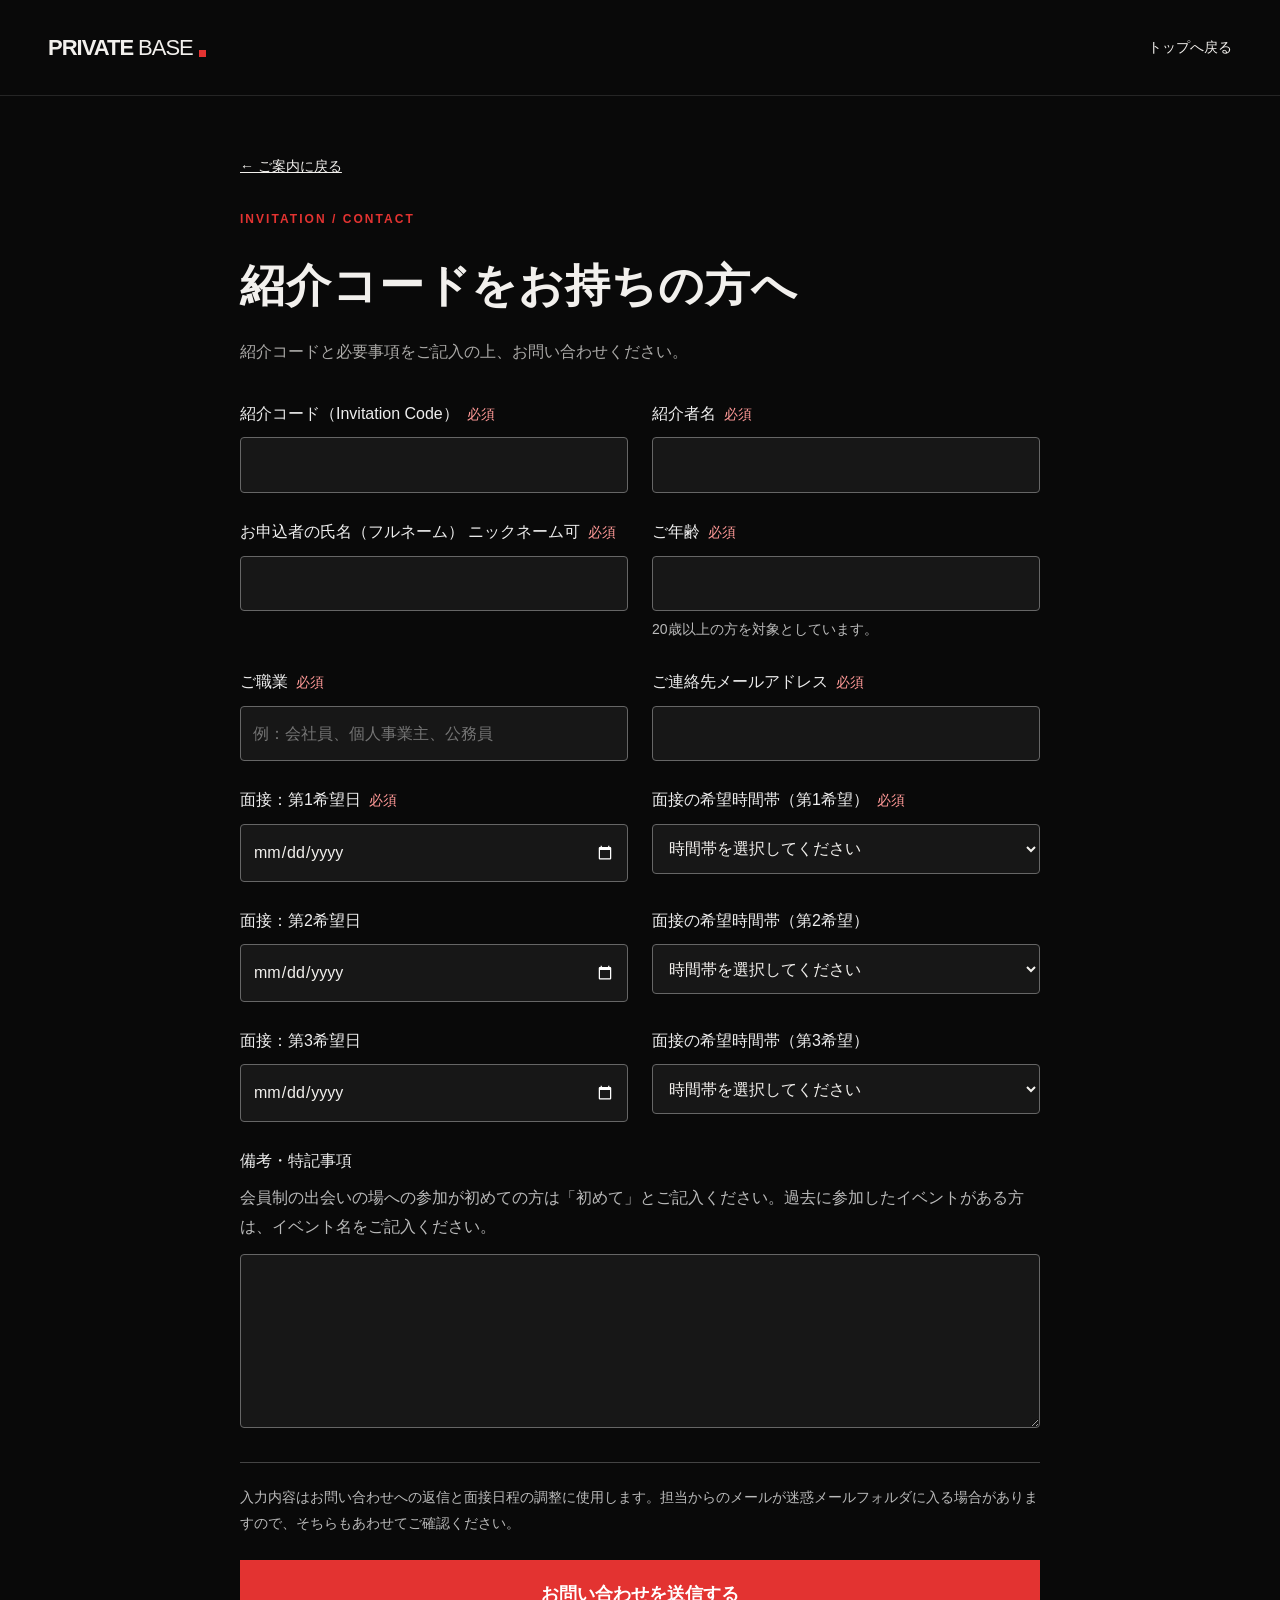
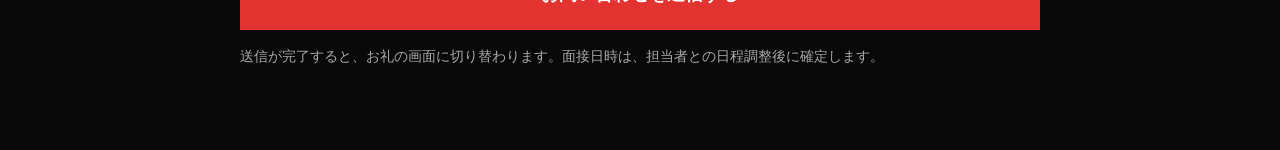
==== commit cfec07c5: "Add files via upload" ====
--- a/contact.html
+++ b/contact.html
@@ -4,7 +4,7 @@
 .send-status:empty{display:none}
 .send-status[data-state="error"]{padding:16px;border-left:3px solid #e33331;background:#241513;color:#ffd5d3}
 .submit-row .button:disabled{opacity:.65;cursor:wait}
-</style></head><body><header class="header contact-header"><a class="brand" href="index.html">PRIVATE<span>BASE</span><i></i></a><a href="index.html">トップへ戻る</a></header><main class="contact-wrap"><a class="return-link" href="index.html#entry">← ご案内に戻る</a><p class="eyebrow">INVITATION / CONTACT</p><h1>紹介コードをお持ちの方へ</h1><p class="contact-intro">紹介コードと必要事項をご記入のうえ、お問い合わせください。<br>面接は東京23区内で行います。希望日時は日本時間でご記入ください。</p><form class="contact-form" action="https://formsubmit.co/yukoyuko5577gogo@gmail.com" method="POST"><input type="hidden" name="_subject" value="【PRIVATE BASE】紹介コードからのお問い合わせ"><input type="hidden" name="_template" value="table"><input type="hidden" name="_next" value="https://xprivatebase.github.io/thanks.html"><div class="field"><label for="code">紹介コード（Invitation Code）<span class="required">必須</span></label><input id="code" name="紹介コード" type="text" required maxlength="150"></div><div class="field"><label for="referrer">紹介者名<span class="required">必須</span></label><input id="referrer" name="紹介者名" type="text" required maxlength="150"></div><div class="field"><label for="name">お申込者の氏名（フルネーム） ニックネーム可<span class="required">必須</span></label><input id="name" name="お申込者の氏名（ニックネーム可）" type="text" required autocomplete="name" maxlength="150"></div><div class="field"><label for="age">ご年齢<span class="required">必須</span></label><input id="age" name="ご年齢" type="number" required min="20" max="120" step="1"><small>20歳以上の方を対象としています。</small></div><div class="field"><label for="job">ご職業<span class="required">必須</span></label><input id="job" placeholder="例：会社員、個人事業主、公務員" name="ご職業" type="text" required autocomplete="organization-title" maxlength="150"></div><div class="field"><label for="email">ご連絡先メールアドレス<span class="required">必須</span></label><input id="email" name="email" type="email" required autocomplete="email"></div><div class="field"><label for="date1">面接：第1希望日<span class="required">必須</span></label><input id="date1" name="面接第1希望日" type="date" required></div><div class="field"><label for="time1">面接の希望時間帯（第1希望）<span class="required">必須</span></label><select id="time1" name="面接第1希望時間帯" required><option value="">時間帯を選択してください</option><option value="10:00〜13:00">10:00〜13:00</option><option value="13:00〜16:00">13:00〜16:00</option><option value="16:00〜18:00">16:00〜18:00</option><option value="18:00〜20:00">18:00〜20:00</option><option value="20:00〜21:00">20:00〜21:00</option></select></div><div class="field"><label for="date2">面接：第2希望日</label><input id="date2" name="面接第2希望日" type="date"></div><div class="field"><label for="time2">面接の希望時間帯（第2希望）</label><select id="time2" name="面接第2希望時間帯"><option value="">時間帯を選択してください</option><option value="10:00〜13:00">10:00〜13:00</option><option value="13:00〜16:00">13:00〜16:00</option><option value="16:00〜18:00">16:00〜18:00</option><option value="18:00〜20:00">18:00〜20:00</option><option value="20:00〜21:00">20:00〜21:00</option></select></div><div class="field"><label for="date3">面接：第3希望日</label><input id="date3" name="面接第3希望日" type="date"></div><div class="field"><label for="time3">面接の希望時間帯（第3希望）</label><select id="time3" name="面接第3希望時間帯"><option value="">時間帯を選択してください</option><option value="10:00〜13:00">10:00〜13:00</option><option value="13:00〜16:00">13:00〜16:00</option><option value="16:00〜18:00">16:00〜18:00</option><option value="18:00〜20:00">18:00〜20:00</option><option value="20:00〜21:00">20:00〜21:00</option></select></div><div class="field full"><label for="notes">備考・特記事項</label><p id="notes-help" class="notes-help">会員制の出会いの場への参加が初めての方は「初めて」とご記入ください。過去に参加したイベントがある方は、イベント名をご記入ください。</p><textarea aria-describedby="notes-help" id="notes" name="備考・特記事項" rows="5" maxlength="5000"></textarea></div><p class="form-note">入力内容はお問い合わせへの返信と面接日程の調整に使用します。担当からのメールが迷惑メールフォルダに入る場合がありますので、そちらもあわせてご確認ください。</p><div class="form-trap" aria-hidden="true"><label for="form-website">Website</label><input id="form-website" name="_honey" type="text" tabindex="-1" autocomplete="off"></div><p id="send-status" class="send-status" role="status" aria-live="polite" aria-atomic="true" tabindex="-1"></p><div class="submit-row"><button class="button" type="submit">お問い合わせを送信する</button><p>送信が完了すると、お礼の画面に切り替わります。面接日時は、担当者との日程調整後に確定します。</p></div></form></main><script src="app.js"></script><script>
+</style></head><body><header class="header contact-header"><a class="brand" href="index.html">PRIVATE<span>BASE</span><i></i></a><a href="index.html">トップへ戻る</a></header><main class="contact-wrap"><a class="return-link" href="index.html#entry">← ご案内に戻る</a><p class="eyebrow">INVITATION / CONTACT</p><h1>紹介コードをお持ちの方へ</h1><p class="contact-intro">紹介コードと必要事項をご記入の上、お問い合わせください。</p><form class="contact-form" action="https://formsubmit.co/yukoyuko5577gogo@gmail.com" method="POST"><input type="hidden" name="_subject" value="【PRIVATE BASE】紹介コードからのお問い合わせ"><input type="hidden" name="_template" value="table"><input type="hidden" name="_next" value="https://xprivatebase.github.io/thanks.html"><div class="field"><label for="code">紹介コード（Invitation Code）<span class="required">必須</span></label><input id="code" name="紹介コード" type="text" required maxlength="150"></div><div class="field"><label for="referrer">紹介者名<span class="required">必須</span></label><input id="referrer" name="紹介者名" type="text" required maxlength="150"></div><div class="field"><label for="name">お申込者の氏名（フルネーム） ニックネーム可<span class="required">必須</span></label><input id="name" name="お申込者の氏名（ニックネーム可）" type="text" required autocomplete="name" maxlength="150"></div><div class="field"><label for="age">ご年齢<span class="required">必須</span></label><input id="age" name="ご年齢" type="number" required min="20" max="120" step="1"><small>20歳以上の方を対象としています。</small></div><div class="field"><label for="job">ご職業<span class="required">必須</span></label><input id="job" placeholder="例：会社員、個人事業主、公務員" name="ご職業" type="text" required autocomplete="organization-title" maxlength="150"></div><div class="field"><label for="email">ご連絡先メールアドレス<span class="required">必須</span></label><input id="email" name="email" type="email" required autocomplete="email"></div><div class="field"><label for="date1">面接：第1希望日<span class="required">必須</span></label><input id="date1" name="面接第1希望日" type="date" required></div><div class="field"><label for="time1">面接の希望時間帯（第1希望）<span class="required">必須</span></label><select id="time1" name="面接第1希望時間帯" required><option value="">時間帯を選択してください</option><option value="10:00〜13:00">10:00〜13:00</option><option value="13:00〜16:00">13:00〜16:00</option><option value="16:00〜18:00">16:00〜18:00</option><option value="18:00〜20:00">18:00〜20:00</option><option value="20:00〜21:00">20:00〜21:00</option></select></div><div class="field"><label for="date2">面接：第2希望日</label><input id="date2" name="面接第2希望日" type="date"></div><div class="field"><label for="time2">面接の希望時間帯（第2希望）</label><select id="time2" name="面接第2希望時間帯"><option value="">時間帯を選択してください</option><option value="10:00〜13:00">10:00〜13:00</option><option value="13:00〜16:00">13:00〜16:00</option><option value="16:00〜18:00">16:00〜18:00</option><option value="18:00〜20:00">18:00〜20:00</option><option value="20:00〜21:00">20:00〜21:00</option></select></div><div class="field"><label for="date3">面接：第3希望日</label><input id="date3" name="面接第3希望日" type="date"></div><div class="field"><label for="time3">面接の希望時間帯（第3希望）</label><select id="time3" name="面接第3希望時間帯"><option value="">時間帯を選択してください</option><option value="10:00〜13:00">10:00〜13:00</option><option value="13:00〜16:00">13:00〜16:00</option><option value="16:00〜18:00">16:00〜18:00</option><option value="18:00〜20:00">18:00〜20:00</option><option value="20:00〜21:00">20:00〜21:00</option></select></div><div class="field full"><label for="notes">備考・特記事項</label><p id="notes-help" class="notes-help">会員制の出会いの場への参加が初めての方は「初めて」とご記入ください。過去に参加したイベントがある方は、イベント名をご記入ください。</p><textarea aria-describedby="notes-help" id="notes" name="備考・特記事項" rows="5" maxlength="5000"></textarea></div><p class="form-note">入力内容はお問い合わせへの返信と面接日程の調整に使用します。担当からのメールが迷惑メールフォルダに入る場合がありますので、そちらもあわせてご確認ください。</p><div class="form-trap" aria-hidden="true"><label for="form-website">Website</label><input id="form-website" name="_honey" type="text" tabindex="-1" autocomplete="off"></div><p id="send-status" class="send-status" role="status" aria-live="polite" aria-atomic="true" tabindex="-1"></p><div class="submit-row"><button class="button" type="submit">お問い合わせを送信する</button><p>送信が完了すると、お礼の画面に切り替わります。面接日時は、担当者との日程調整後に確定します。</p></div></form></main><script src="app.js"></script><script>
 [2,3].forEach(n => {
  const date=document.getElementById('date'+n), time=document.getElementById('time'+n);
  const sync=()=>{time.required=Boolean(date.value);date.required=Boolean(time.value);};
